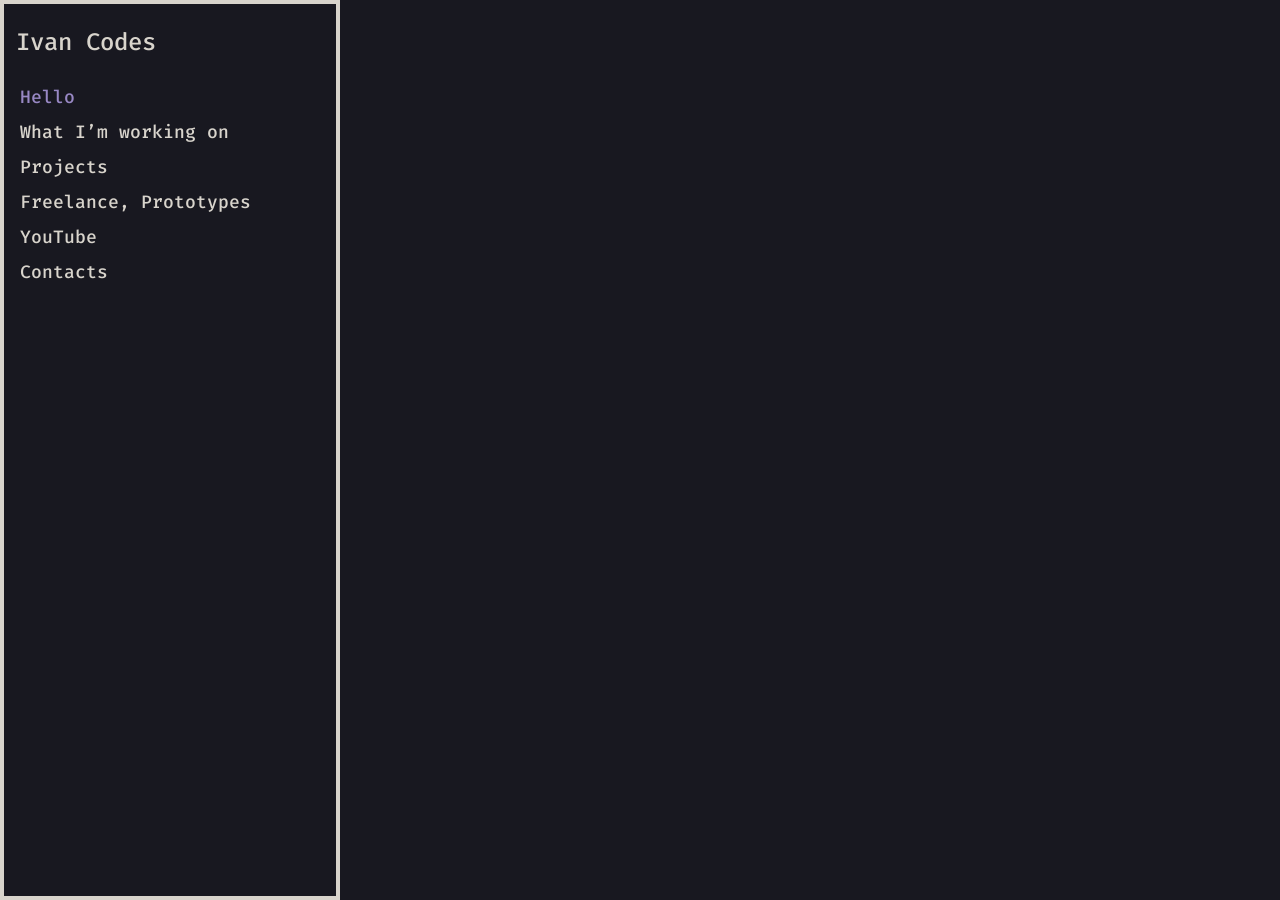
==== index.html @ 58e10e0c "recreate package" ====
<!DOCTYPE html>
<html lang="en">
  <head>
    <meta charset="UTF-8" />
    <meta name="viewport" content="width=device-width, initial-scale=1.0" />
    <title>Hello — Ivan Codes</title>
    <link rel="stylesheet" href="css/styles.css" />
  </head>
  <body>
    <div class="page">
      <header class="topbar">
        <button
          class="menu-toggle"
          type="button"
          aria-expanded="false"
          aria-controls="site-nav"
          aria-label="Open menu"
        >
          <img
            src="assets/icons/menu-button.svg"
            alt=""
            width="40"
            height="40"
          />
        </button>
        <span class="topbar-brand">Ivan Codes</span>
      </header>

      <div class="nav-backdrop" hidden></div>

      <aside id="site-nav" class="sidebar" aria-label="Main">
        <div class="sidebar-brand">Ivan Codes</div>
        <nav class="nav">
          <a class="nav-link is-active" href="index.html">Hello</a>
          <a class="nav-link" href="working-on.html">What I’m working on</a>
          <a class="nav-link" href="projects.html">Projects</a>
          <a class="nav-link" href="freelance.html">Freelance, Prototypes</a>
          <a class="nav-link" href="youtube.html">YouTube</a>
          <a class="nav-link" href="contact.html">Contacts</a>
        </nav>
      </aside>

      <main class="content">
        <article class="content-inner"></article>
      </main>
    </div>

    <script src="js/main.js"></script>
  </body>
</html>
---- css/styles.css ----
@font-face {
  font-family: "Fira Code";
  src: url("../assets/fonts/FiraCode-Medium.ttf") format("truetype");
  font-weight: 500;
  font-style: normal;
  font-display: swap;
}

:root {
  --text: #d8d4cc;
  --text-selected: #9888c4;
  --border: #d8d4cc;
  --content-bg: #181820;
  --menu-bg: #181820;
  --font: "Fira Code", ui-monospace, monospace;
  --sidebar-width: 340px;
  --mobile-menu-width: 66.666%;
  --content-inset: 65px;
  --menu-border: 4px;
  --space: 1.25rem;

  /* Mobile type (rem; 1rem ≈ 16px at browser default) */
  --fs-menu-header: 1.25rem;
  --fs-menu: 1rem;
  --fs-body: 1rem;
  --fs-h1: 1.75rem;
  --fs-h2: 1.375rem;
  --fs-caption: 0.75rem;
  --lh-body: 1.6;
  --lh-menu: 1.5;
}

*,
*::before,
*::after {
  box-sizing: border-box;
}

html {
  scroll-behavior: smooth;
}

body {
  margin: 0;
  min-height: 100vh;
  font-family: var(--font);
  font-weight: 500;
  font-size: var(--fs-body);
  line-height: var(--lh-body);
  color: var(--text);
  background: var(--content-bg);
}

img,
video,
iframe {
  max-width: 100%;
  display: block;
}

a {
  color: var(--text-selected);
}

a:hover {
  text-decoration-thickness: 2px;
}

.page {
  min-height: 100vh;
}

/* —— Mobile / tablet (default; desktop overrides below) —— */
.topbar {
  position: sticky;
  top: 0;
  z-index: 30;
  display: flex;
  align-items: center;
  gap: 0.75rem;
  min-height: 3.5rem;
  padding: 0.5rem var(--space);
  background: var(--menu-bg);
  border-bottom: 2px solid var(--border);
}

.topbar-brand {
  font-family: var(--font);
  font-size: var(--fs-menu-header);
  font-weight: 500;
  color: var(--text);
}

.menu-toggle {
  display: inline-flex;
  align-items: center;
  justify-content: center;
  padding: 0;
  border: 2px solid var(--border);
  background: var(--menu-bg);
  cursor: pointer;
}

.menu-toggle img {
  width: 2.5rem;
  height: 2.5rem;
}

.nav-backdrop {
  position: fixed;
  inset: 0;
  z-index: 40;
  background: rgba(0, 0, 0, 0.55);
}

.nav-backdrop[hidden] {
  display: none;
}

.sidebar {
  position: fixed;
  top: 0;
  left: 0;
  z-index: 50;
  width: var(--mobile-menu-width);
  max-width: 22rem;
  height: 100%;
  padding: 1.5rem 1.25rem;
  background: var(--menu-bg);
  color: var(--text);
  box-shadow: inset 0 0 0 var(--menu-border) var(--border);
  transform: translateX(-105%);
  transition: transform 0.22s ease;
}

.sidebar.is-open {
  transform: translateX(0);
}

.sidebar-brand {
  font-family: var(--font);
  font-size: var(--fs-menu-header);
  font-weight: 500;
  margin-bottom: 1.75rem;
  color: var(--text);
  line-height: var(--lh-menu);
}

.nav {
  display: flex;
  flex-direction: column;
  gap: 0.5rem;
}

.nav-link {
  display: block;
  padding: 0.35rem 0.5rem;
  color: var(--text);
  text-decoration: none;
  font-size: var(--fs-menu);
  font-weight: 500;
  line-height: var(--lh-menu);
  overflow-wrap: break-word;
}

.nav-link:hover,
.nav-link.is-active {
  color: var(--text-selected);
}

.content {
  width: 100%;
  background: var(--content-bg);
}

.content-inner {
  max-width: 42rem;
  margin: 0 auto;
  padding: 1.5rem var(--space) 3rem;
}

h1,
h2 {
  font-family: var(--font);
  font-weight: 500;
  color: var(--text);
}

h1 {
  font-size: var(--fs-h1);
  line-height: 1.2;
  margin: 0 0 0.75rem;
}

h2 {
  font-size: var(--fs-h2);
  line-height: 1.2;
  margin: 2rem 0 0.65rem;
}

.lead,
.content-inner p {
  margin-top: 0;
  color: var(--text);
  font-size: var(--fs-body);
  line-height: var(--lh-body);
}

.contact-list {
  list-style: none;
  margin: 1.75rem 0 0;
  padding: 0;
}

.contact-item {
  display: grid;
  grid-template-columns: 6.5rem minmax(0, 1fr);
  gap: 0.35rem 1rem;
  align-items: baseline;
  padding: 0.85rem 0;
  border-bottom: 1px solid var(--border);
}

.contact-item:first-child {
  border-top: 1px solid var(--border);
}

.contact-label {
  color: var(--text);
  opacity: 0.7;
}

.contact-value {
  min-width: 0;
  overflow-wrap: anywhere;
  color: var(--text-selected);
  text-decoration: none;
}

a.contact-value:hover {
  text-decoration: underline;
  text-decoration-thickness: 2px;
}

.media {
  margin: 1.25rem 0 0;
}

.media img {
  width: 100%;
  height: auto;
  border: 2px solid var(--border);
  background: #22222c;
}

.media figcaption {
  margin-top: 0.5rem;
  font-size: var(--fs-caption);
  line-height: 1.4;
  color: var(--text);
  opacity: 0.85;
}

.video-embed {
  position: relative;
  width: 100%;
  aspect-ratio: 16 / 9;
  margin: 1rem 0 0;
  border: 2px solid var(--border);
  background: #111;
  overflow: hidden;
}

.video-embed iframe,
.video-embed video {
  position: absolute;
  inset: 0;
  width: 100%;
  height: 100%;
  border: 0;
}

.video-embed video {
  object-fit: contain;
  background: #111;
}

.project {
  margin: 0 0 1.5rem;
  padding: 1.25rem;
  border: 4px solid var(--border);
  scroll-margin-top: 4.5rem;
}

.project h2 {
  margin: 0 0 1rem;
}

.project p {
  margin: 1.25rem 0 0;
}

.project .project-status {
  margin: -0.5rem 0 1rem;
  color: var(--text);
  opacity: 0.7;
}

.project .media {
  margin-top: 1.25rem;
}

.project h2 + .media,
.project .project-status + .media {
  margin-top: 0;
}

.project .media img,
.project .video-embed {
  border-width: 4px;
}

.project .media img {
  min-height: 12rem;
  aspect-ratio: 16 / 9;
  object-fit: cover;
}

.project .media.media-fit img {
  min-height: 0;
  aspect-ratio: auto;
  object-fit: contain;
  background: #22222c;
}

.media-row {
  display: grid;
  grid-template-columns: 1fr 1fr;
  gap: 0.75rem;
  margin: 1.25rem 0 0;
  align-items: start;
}

.media-row .media {
  margin: 0;
}

.project-store {
  margin: 1.25rem 0 0;
}

.project-store a {
  text-decoration: none;
}

.project-store a:hover {
  text-decoration: underline;
  text-decoration-thickness: 2px;
}

.project-list {
  margin: 1.25rem 0 0;
  padding-left: 1.35rem;
}

.project-list li {
  margin: 0.2rem 0;
}

body.menu-open {
  overflow: hidden;
}

/* —— Desktop —— */
@media (min-width: 900px) {
  :root {
    --fs-menu-header: 1.5rem;
    --fs-menu: 1.125rem;
    --fs-body: 1.125rem;
    --fs-h1: 2.5rem;
    --fs-h2: 1.75rem;
    --fs-caption: 0.875rem;
    --lh-body: 1.6;
    --lh-menu: 1.5;
  }

  .topbar {
    display: none;
  }

  .nav-backdrop {
    display: none !important;
  }

  .page {
    display: grid;
    grid-template-columns: var(--sidebar-width) 1fr;
    min-height: 100vh;
    background: var(--content-bg);
  }

  .sidebar {
    position: sticky;
    top: 0;
    transform: none;
    width: var(--sidebar-width);
    max-width: none;
    height: 100vh;
    padding: 1.5rem 1rem;
    background: var(--menu-bg);
    box-shadow: inset 0 0 0 var(--menu-border) var(--border);
    overflow-y: auto;
  }

  .sidebar-brand {
    margin: 0 0 1.5rem;
  }

  .nav-link {
    padding: 0 0.25rem;
  }

  .nav-link:hover,
  .nav-link.is-active {
    color: var(--text-selected);
    background: transparent;
  }

  .content {
    min-width: 0;
    min-height: 100vh;
    overflow-y: auto;
    background: var(--content-bg);
  }

  .content-inner {
    max-width: 1000px;
    width: 100%;
    margin: 0;
    padding: var(--content-inset);
    text-align: left;
  }

  h1 {
    line-height: 1.15;
    margin: 0 0 1.5rem;
  }

  h2 {
    margin: 2.5rem 0 1rem;
    padding: 0;
    border: 0;
  }

  .media img,
  .video-embed {
    border-width: var(--menu-border);
    border-color: var(--border);
  }

  .project {
    margin: 0 0 2.5rem;
    padding: 1.5rem;
  }

  .project h2 {
    margin: 0 0 1.25rem;
  }
}
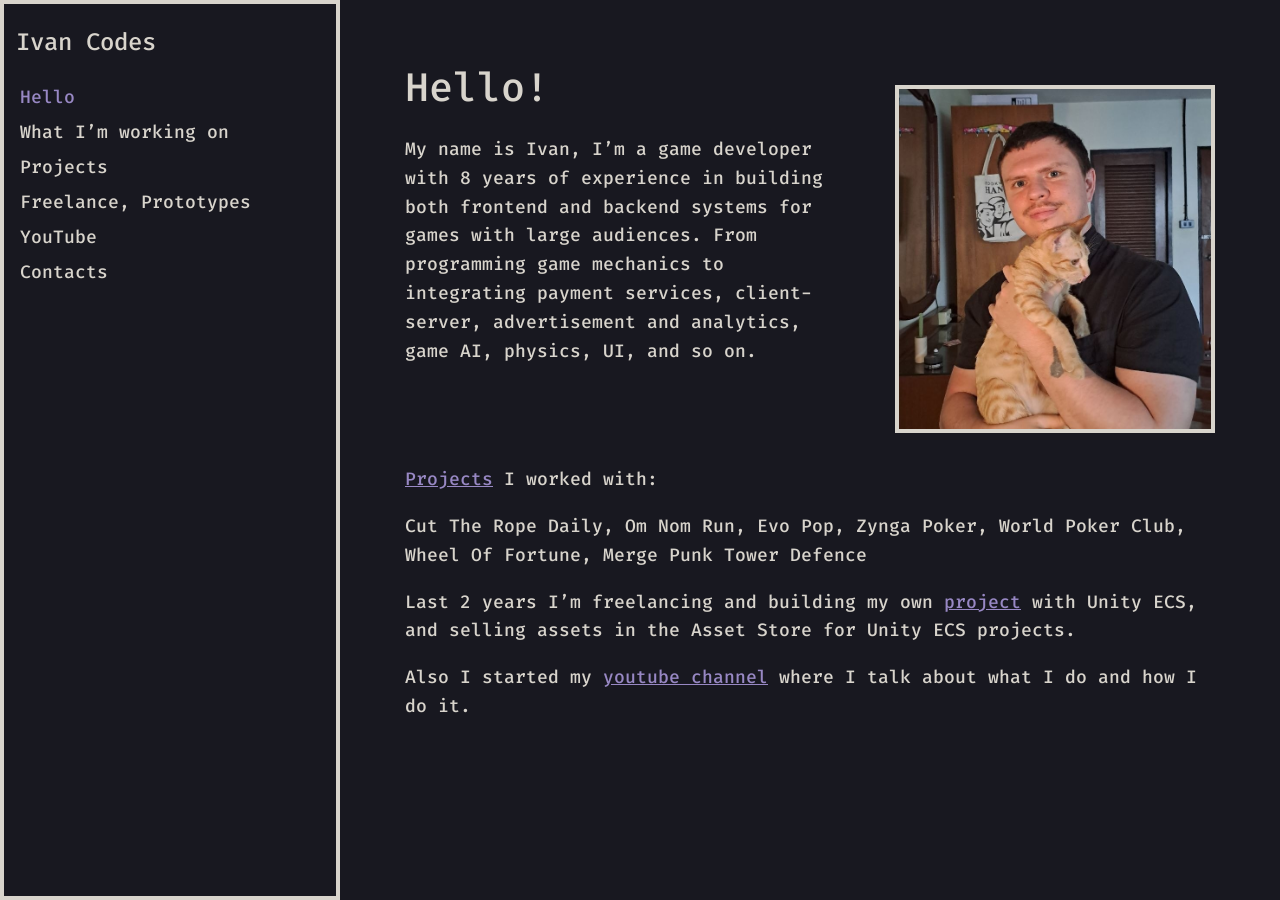
==== commit c1767acd: "hello page" ====
--- a/index.html
+++ b/index.html
@@ -41,7 +41,44 @@
       </aside>
 
       <main class="content">
-        <article class="content-inner"></article>
+        <article class="content-inner">
+          <div class="hello-intro">
+            <div>
+              <h1>Hello!</h1>
+              <p class="lead">
+                My name is Ivan, I’m a game developer with 8 years of
+                experience in building both frontend and backend systems for
+                games with large audiences. From programming game mechanics to
+                integrating payment services, client-server, advertisement and
+                analytics, game AI, physics, UI, and so on.
+              </p>
+            </div>
+            <figure class="media hello-photo">
+              <img
+                src="assets/images/hello/photo.jpg"
+                alt="Ivan holding an orange tabby cat"
+              />
+            </figure>
+          </div>
+
+          <p>
+            <a href="projects.html">Projects</a> I worked with:
+          </p>
+          <p>
+            Cut The Rope Daily, Om Nom Run, Evo Pop, Zynga Poker, World Poker
+            Club, Wheel Of Fortune, Merge Punk Tower Defence
+          </p>
+          <p>
+            Last 2 years I’m freelancing and building my own
+            <a href="working-on.html">project</a> with Unity ECS, and selling
+            assets in the Asset Store for Unity ECS projects.
+          </p>
+          <p>
+            Also I started my
+            <a href="youtube.html">youtube channel</a> where I talk about what
+            I do and how I do it.
+          </p>
+        </article>
       </main>
     </div>
 
--- a/css/styles.css
+++ b/css/styles.css
@@ -206,6 +206,26 @@
   line-height: var(--lh-body);
 }
 
+.hello-intro {
+  display: flex;
+  flex-direction: column;
+  gap: 1.25rem;
+  margin-bottom: 1.5rem;
+}
+
+.hello-intro h1 {
+  margin-bottom: 0.75rem;
+}
+
+.hello-intro .lead {
+  margin-bottom: 0;
+}
+
+.hello-photo {
+  margin: 0;
+  max-width: 18rem;
+}
+
 .contact-list {
   list-style: none;
   margin: 1.75rem 0 0;
@@ -441,6 +461,22 @@
     text-align: left;
   }
 
+  .hello-intro {
+    display: grid;
+    grid-template-columns: 1fr minmax(14rem, 20rem);
+    gap: 2.5rem;
+    align-items: start;
+    margin-bottom: 2rem;
+  }
+
+  .hello-intro h1 {
+    margin-bottom: 1.5rem;
+  }
+
+  .hello-photo {
+    max-width: none;
+  }
+
   h1 {
     line-height: 1.15;
     margin: 0 0 1.5rem;
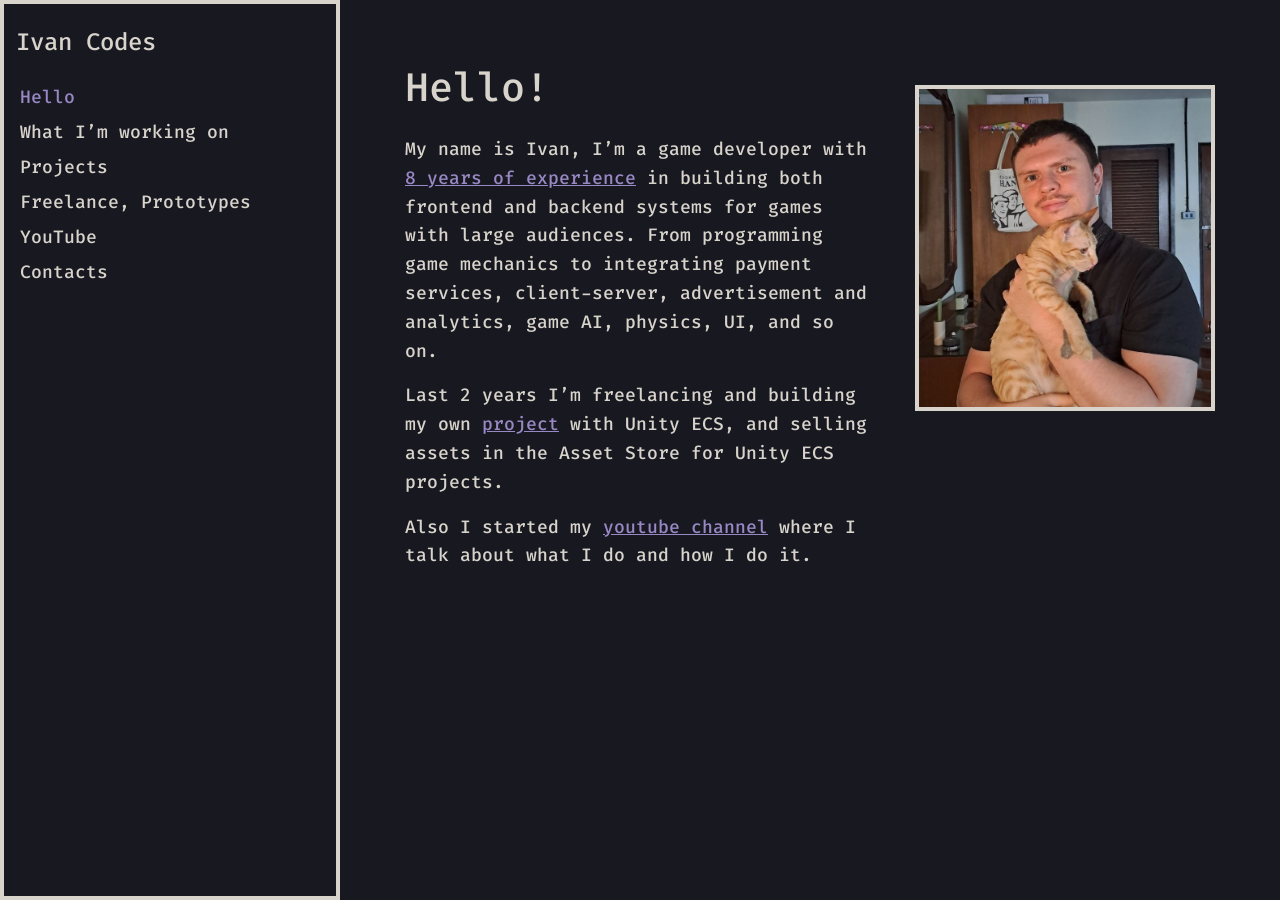
==== commit 9f0ad9c2: "hello changed" ====
--- a/index.html
+++ b/index.html
@@ -43,14 +43,25 @@
       <main class="content">
         <article class="content-inner">
           <div class="hello-intro">
-            <div>
+            <div class="hello-copy">
               <h1>Hello!</h1>
               <p class="lead">
-                My name is Ivan, I’m a game developer with 8 years of
-                experience in building both frontend and backend systems for
-                games with large audiences. From programming game mechanics to
-                integrating payment services, client-server, advertisement and
-                analytics, game AI, physics, UI, and so on.
+                My name is Ivan, I’m a game developer with
+                <a href="projects.html">8 years of experience</a> in building
+                both frontend and backend systems for games with large
+                audiences. From programming game mechanics to integrating
+                payment services, client-server, advertisement and analytics,
+                game AI, physics, UI, and so on.
+              </p>
+              <p>
+                Last 2 years I’m freelancing and building my own
+                <a href="working-on.html">project</a> with Unity ECS, and
+                selling assets in the Asset Store for Unity ECS projects.
+              </p>
+              <p>
+                Also I started my
+                <a href="youtube.html">youtube channel</a> where I talk about
+                what I do and how I do it.
               </p>
             </div>
             <figure class="media hello-photo">
@@ -60,24 +71,6 @@
               />
             </figure>
           </div>
-
-          <p>
-            <a href="projects.html">Projects</a> I worked with:
-          </p>
-          <p>
-            Cut The Rope Daily, Om Nom Run, Evo Pop, Zynga Poker, World Poker
-            Club, Wheel Of Fortune, Merge Punk Tower Defence
-          </p>
-          <p>
-            Last 2 years I’m freelancing and building my own
-            <a href="working-on.html">project</a> with Unity ECS, and selling
-            assets in the Asset Store for Unity ECS projects.
-          </p>
-          <p>
-            Also I started my
-            <a href="youtube.html">youtube channel</a> where I talk about what
-            I do and how I do it.
-          </p>
         </article>
       </main>
     </div>
--- a/css/styles.css
+++ b/css/styles.css
@@ -207,23 +207,33 @@
 }
 
 .hello-intro {
-  display: flex;
-  flex-direction: column;
-  gap: 1.25rem;
-  margin-bottom: 1.5rem;
+  display: grid;
+  grid-template-columns: minmax(0, 1fr) minmax(8rem, 300px);
+  gap: 1.25rem 1.5rem;
+  align-items: start;
+}
+
+.hello-copy {
+  min-width: 0;
 }
 
 .hello-intro h1 {
   margin-bottom: 0.75rem;
 }
 
-.hello-intro .lead {
+.hello-copy p {
+  margin-bottom: 1rem;
+}
+
+.hello-copy p:last-child {
   margin-bottom: 0;
 }
 
 .hello-photo {
   margin: 0;
-  max-width: 18rem;
+  width: 100%;
+  max-width: 300px;
+  justify-self: end;
 }
 
 .contact-list {
@@ -462,19 +472,12 @@
   }
 
   .hello-intro {
-    display: grid;
-    grid-template-columns: 1fr minmax(14rem, 20rem);
-    gap: 2.5rem;
-    align-items: start;
-    margin-bottom: 2rem;
+    grid-template-columns: minmax(0, 1fr) 300px;
+    gap: 2rem 2.5rem;
   }
 
   .hello-intro h1 {
     margin-bottom: 1.5rem;
-  }
-
-  .hello-photo {
-    max-width: none;
   }
 
   h1 {
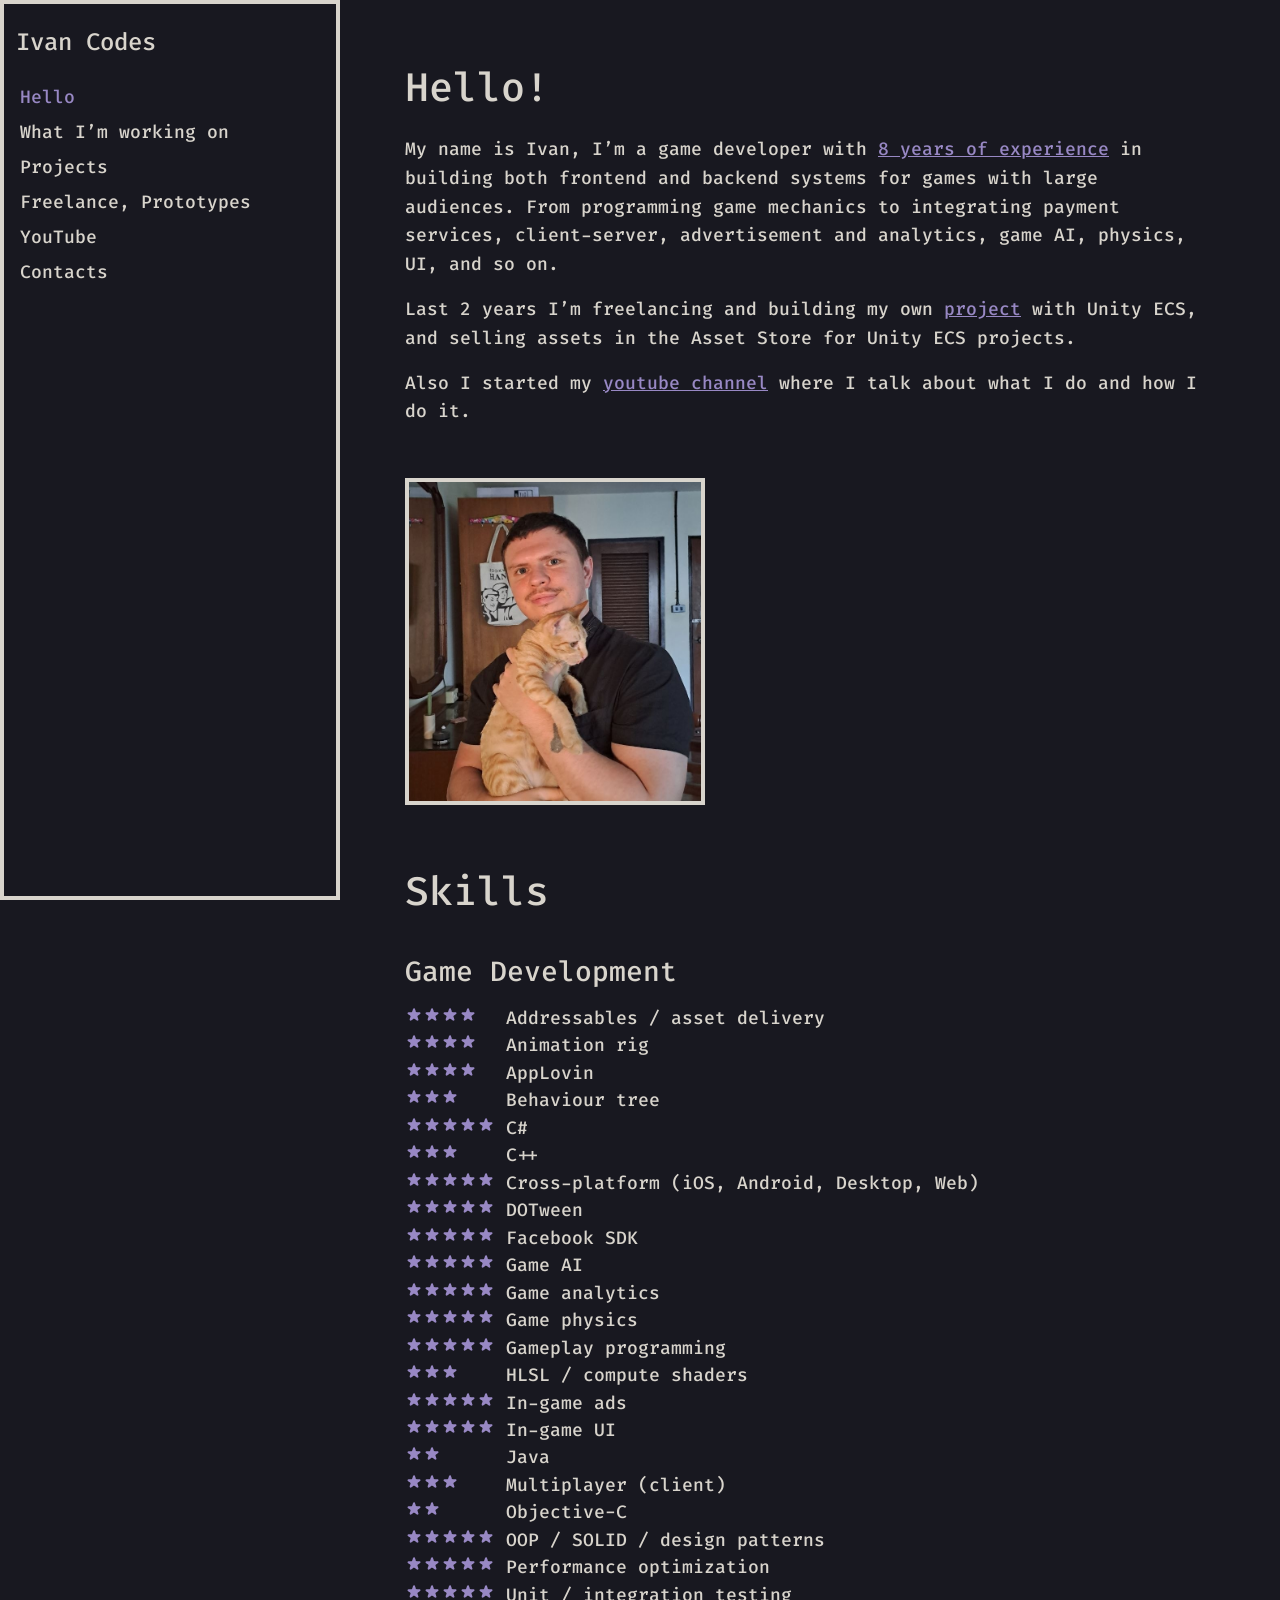
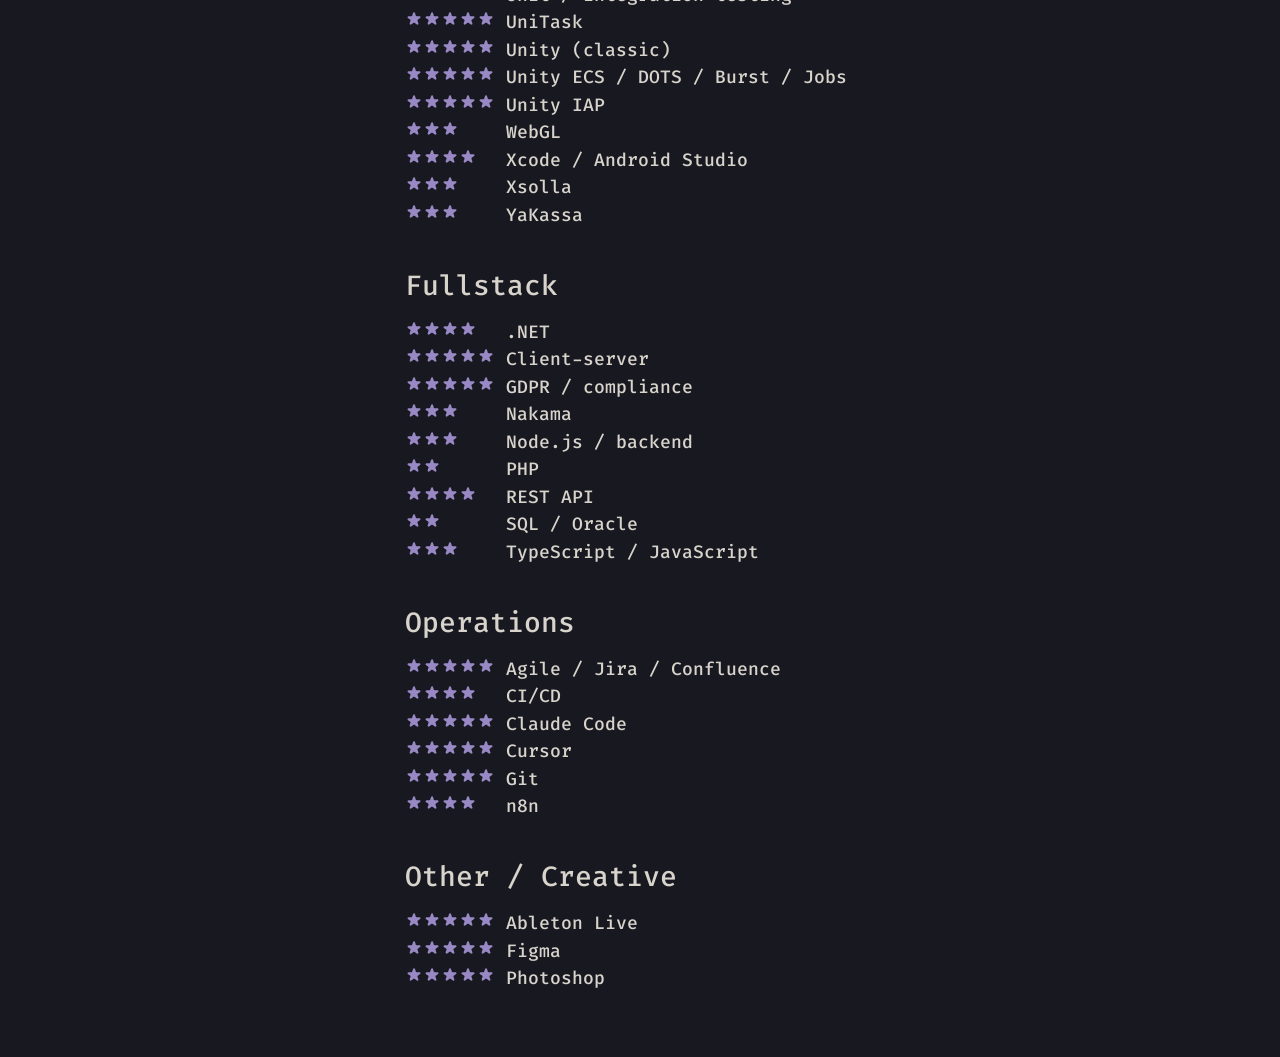
==== commit 0f043aa9: "skills are done" ====
--- a/index.html
+++ b/index.html
@@ -71,10 +71,13 @@
               />
             </figure>
           </div>
+
+          <section id="skills" class="skills" aria-label="Skills"></section>
         </article>
       </main>
     </div>
 
+    <script src="js/skills.js"></script>
     <script src="js/main.js"></script>
   </body>
 </html>
--- a/css/styles.css
+++ b/css/styles.css
@@ -174,7 +174,6 @@
 }
 
 .content-inner {
-  max-width: 42rem;
   margin: 0 auto;
   padding: 1.5rem var(--space) 3rem;
 }
@@ -208,8 +207,8 @@
 
 .hello-intro {
   display: grid;
-  grid-template-columns: minmax(0, 1fr) minmax(8rem, 300px);
-  gap: 1.25rem 1.5rem;
+  grid-template-columns: 1fr;
+  gap: 1.25rem;
   align-items: start;
 }
 
@@ -233,7 +232,7 @@
   margin: 0;
   width: 100%;
   max-width: 300px;
-  justify-self: end;
+  justify-self: start;
 }
 
 .contact-list {
@@ -399,6 +398,90 @@
 
 body.menu-open {
   overflow: hidden;
+}
+
+.skills {
+  position: relative;
+  margin-top: 3rem;
+  text-align: left;
+}
+
+.skills-title {
+  margin-bottom: 0.5rem;
+}
+
+.skills-category h2 {
+  margin-top: 2rem;
+  text-align: left;
+}
+
+.skills-list {
+  display: table;
+  width: 100%;
+  margin: 0.75rem 0 0;
+  padding: 0;
+  list-style: none;
+  color: var(--text);
+  border-collapse: collapse;
+}
+
+.skills-list li {
+  display: table-row;
+  color: var(--text);
+  cursor: pointer;
+  font-size: var(--fs-body);
+}
+
+.skill-stars,
+.skill-name {
+  display: table-cell;
+  vertical-align: top;
+  padding: 0.1rem 0;
+  line-height: 1.35;
+}
+
+.skill-stars {
+  width: 101px;
+  min-width: 101px;
+  max-width: 101px;
+  padding-right: 11px;
+  white-space: nowrap;
+  line-height: 0;
+}
+
+.skill-name {
+  width: auto;
+  overflow-wrap: anywhere;
+  word-break: break-word;
+}
+
+.skill-stars img {
+  display: inline-block;
+  width: 18px;
+  height: 18px;
+  vertical-align: top;
+}
+
+.skill-item.is-highlighted {
+  color: var(--text-selected);
+}
+
+.skill-popup {
+  position: absolute;
+  z-index: 20;
+  padding: 0.75rem 1rem;
+  background: var(--menu-bg);
+  border: 2px solid var(--border);
+  box-shadow: 0 6px 20px rgba(0, 0, 0, 0.45);
+  font-size: var(--fs-body);
+  line-height: var(--lh-body);
+  color: var(--text);
+  text-align: left;
+  pointer-events: none;
+}
+
+.skill-popup[hidden] {
+  display: none;
 }
 
 /* —— Desktop —— */
@@ -464,7 +547,6 @@
   }
 
   .content-inner {
-    max-width: 1000px;
     width: 100%;
     margin: 0;
     padding: var(--content-inset);
@@ -472,8 +554,7 @@
   }
 
   .hello-intro {
-    grid-template-columns: minmax(0, 1fr) 300px;
-    gap: 2rem 2.5rem;
+    gap: 2rem;
   }
 
   .hello-intro h1 {
@@ -505,4 +586,12 @@
   .project h2 {
     margin: 0 0 1.25rem;
   }
-}
+
+  .skills {
+    margin-top: 4rem;
+  }
+
+  .skills-category h2 {
+    margin-top: 2.5rem;
+  }
+}
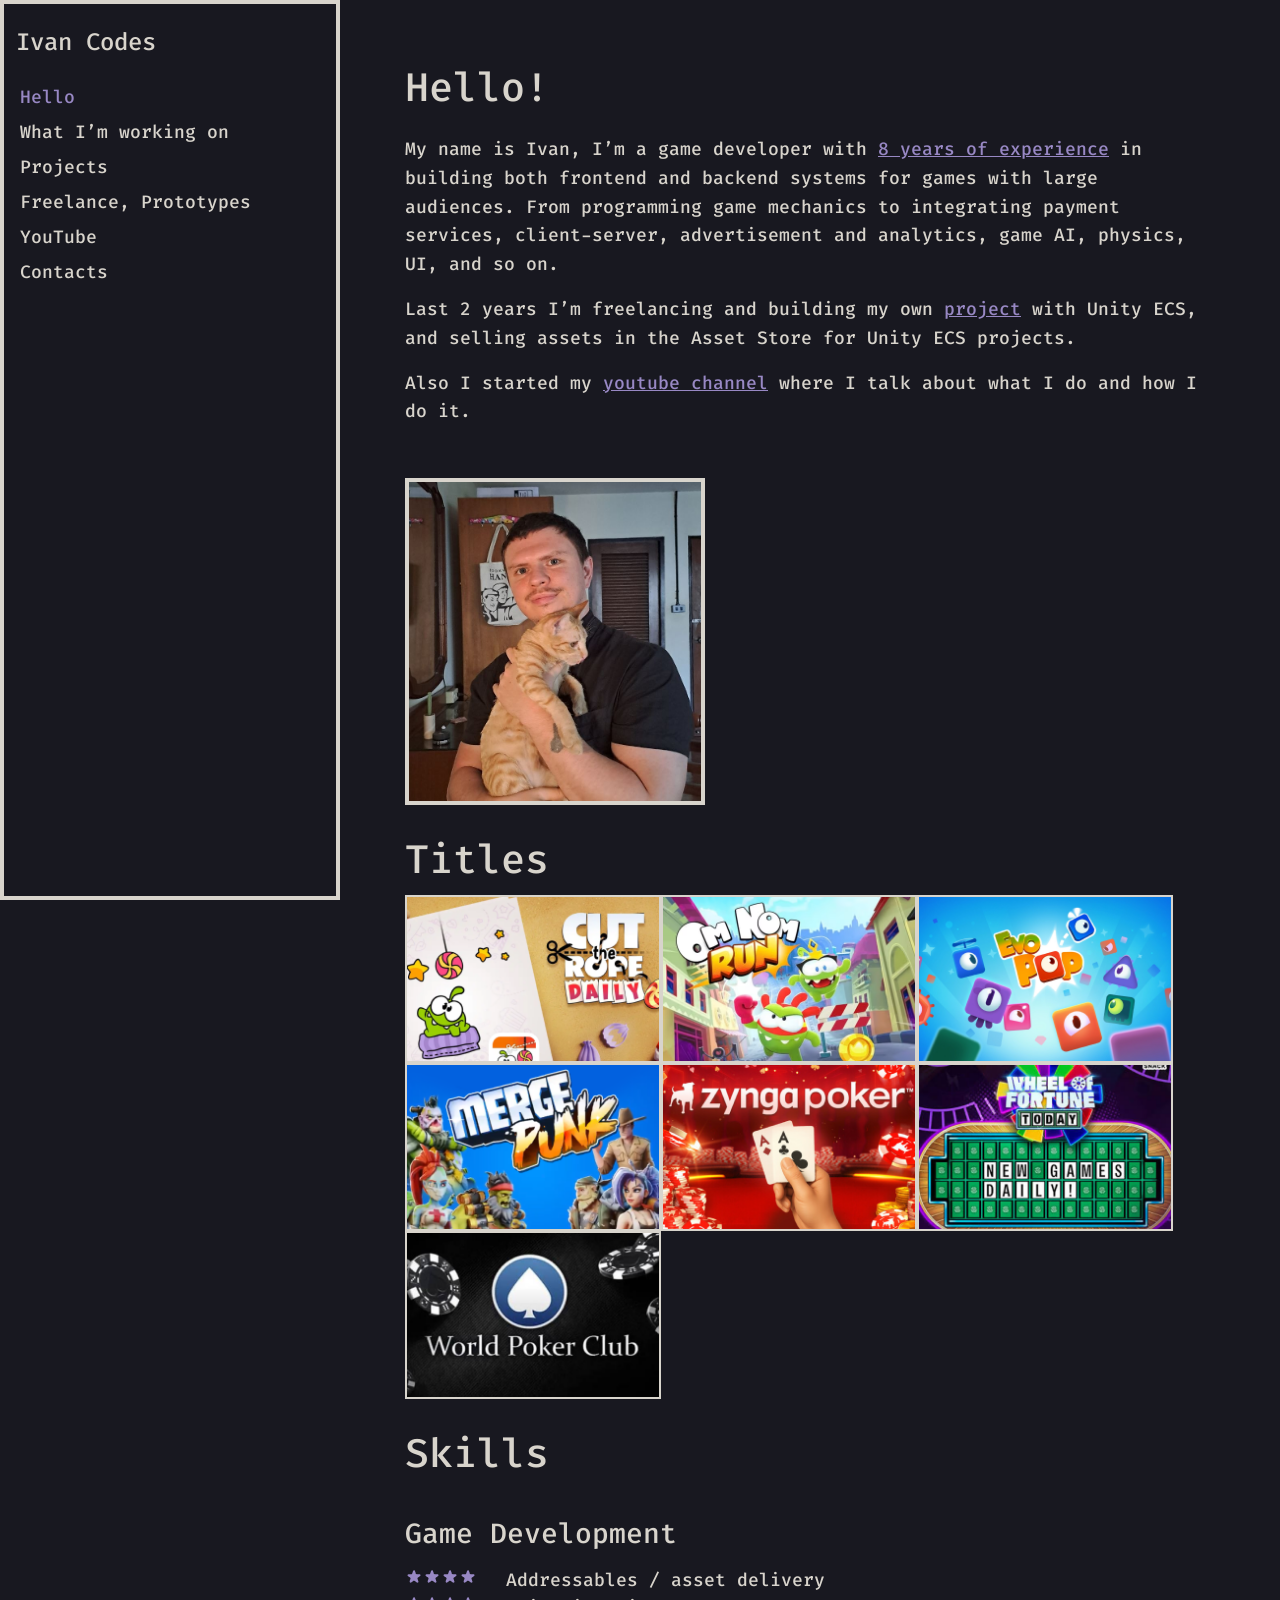
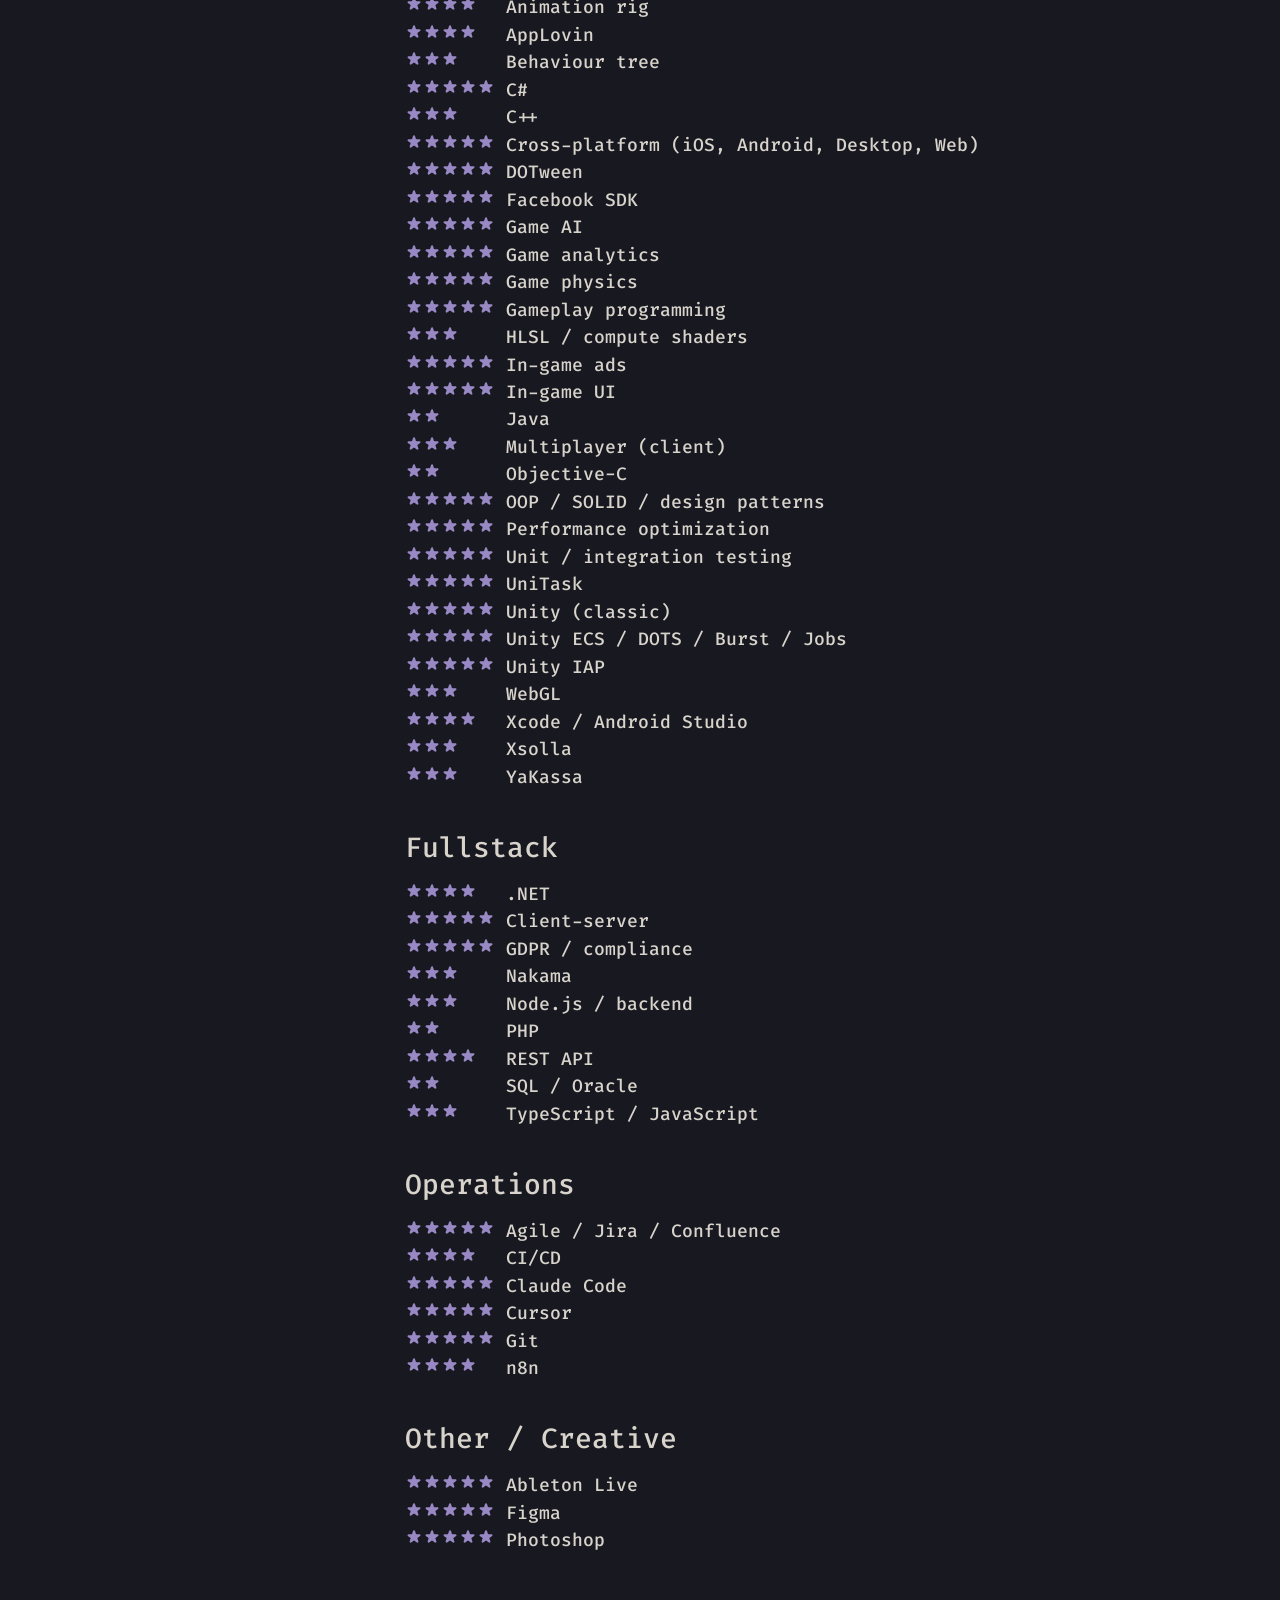
==== commit 81bde58f: "titles added" ====
--- a/index.html
+++ b/index.html
@@ -72,11 +72,13 @@
             </figure>
           </div>
 
+          <section id="titles" class="titles" aria-label="Titles"></section>
           <section id="skills" class="skills" aria-label="Skills"></section>
         </article>
       </main>
     </div>
 
+    <script src="js/titles.js"></script>
     <script src="js/skills.js"></script>
     <script src="js/main.js"></script>
   </body>
--- a/css/styles.css
+++ b/css/styles.css
@@ -400,9 +400,84 @@
   overflow: hidden;
 }
 
+.titles {
+  margin: 2rem 0 0;
+  padding: 0;
+  text-align: left;
+}
+
+.titles-heading {
+  margin: 0 0 0.75rem;
+}
+
+.titles-list {
+  display: grid;
+  grid-template-columns: repeat(3, minmax(0, 256px));
+  gap: 0;
+  width: fit-content;
+  max-width: 100%;
+  margin: 0;
+  padding: 0;
+  overflow: visible;
+  align-items: start;
+}
+
+.title-item {
+  position: relative;
+  display: block;
+  width: 100%;
+  max-width: 256px;
+  max-height: 168px;
+  aspect-ratio: 256 / 168;
+  text-decoration: none;
+  line-height: 0;
+  overflow: visible;
+}
+
+.title-item img {
+  display: block;
+  width: 100%;
+  height: 100%;
+  object-fit: cover;
+  border: 2px solid var(--border);
+  background: #22222c;
+  box-sizing: border-box;
+  transform-origin: center center;
+  transition:
+    transform 0.2s ease,
+    box-shadow 0.2s ease;
+}
+
+.title-item:hover,
+.title-item:focus-visible,
+.title-item.is-selected {
+  z-index: 10;
+}
+
+.title-item:hover img,
+.title-item:focus-visible img,
+.title-item.is-selected img,
+.title-item:active img {
+  transform: scale(calc(286 / 256), calc(188 / 168));
+  box-shadow: 0 10px 28px rgba(0, 0, 0, 0.55);
+}
+
+@media (max-width: 767px) {
+  .titles-list {
+    grid-template-columns: repeat(2, minmax(0, 256px));
+  }
+}
+
+@media (max-width: 479px) {
+  .titles-list {
+    grid-template-columns: minmax(0, 256px);
+    width: 100%;
+  }
+}
+
 .skills {
   position: relative;
-  margin-top: 3rem;
+  margin-top: 2rem;
   text-align: left;
 }
 
@@ -587,8 +662,12 @@
     margin: 0 0 1.25rem;
   }
 
+  .titles {
+    margin-top: 2rem;
+  }
+
   .skills {
-    margin-top: 4rem;
+    margin-top: 2rem;
   }
 
   .skills-category h2 {
